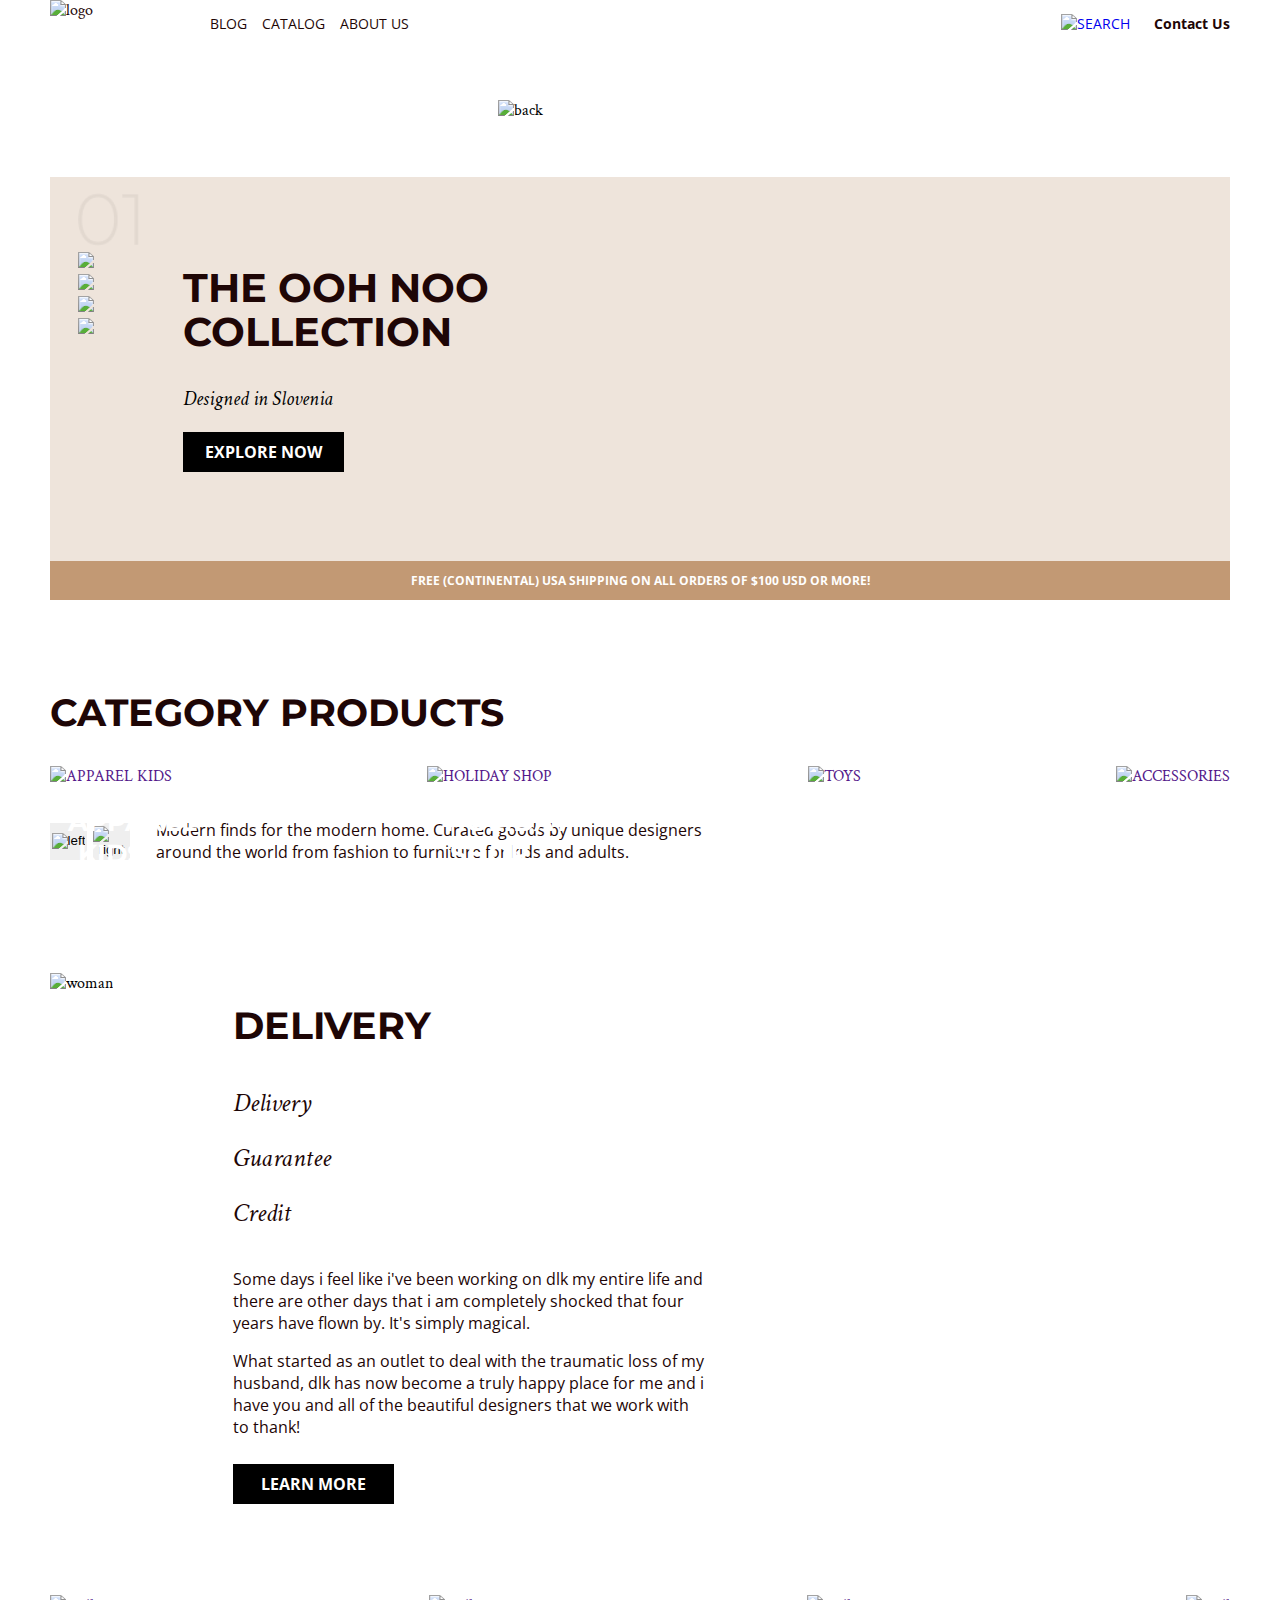
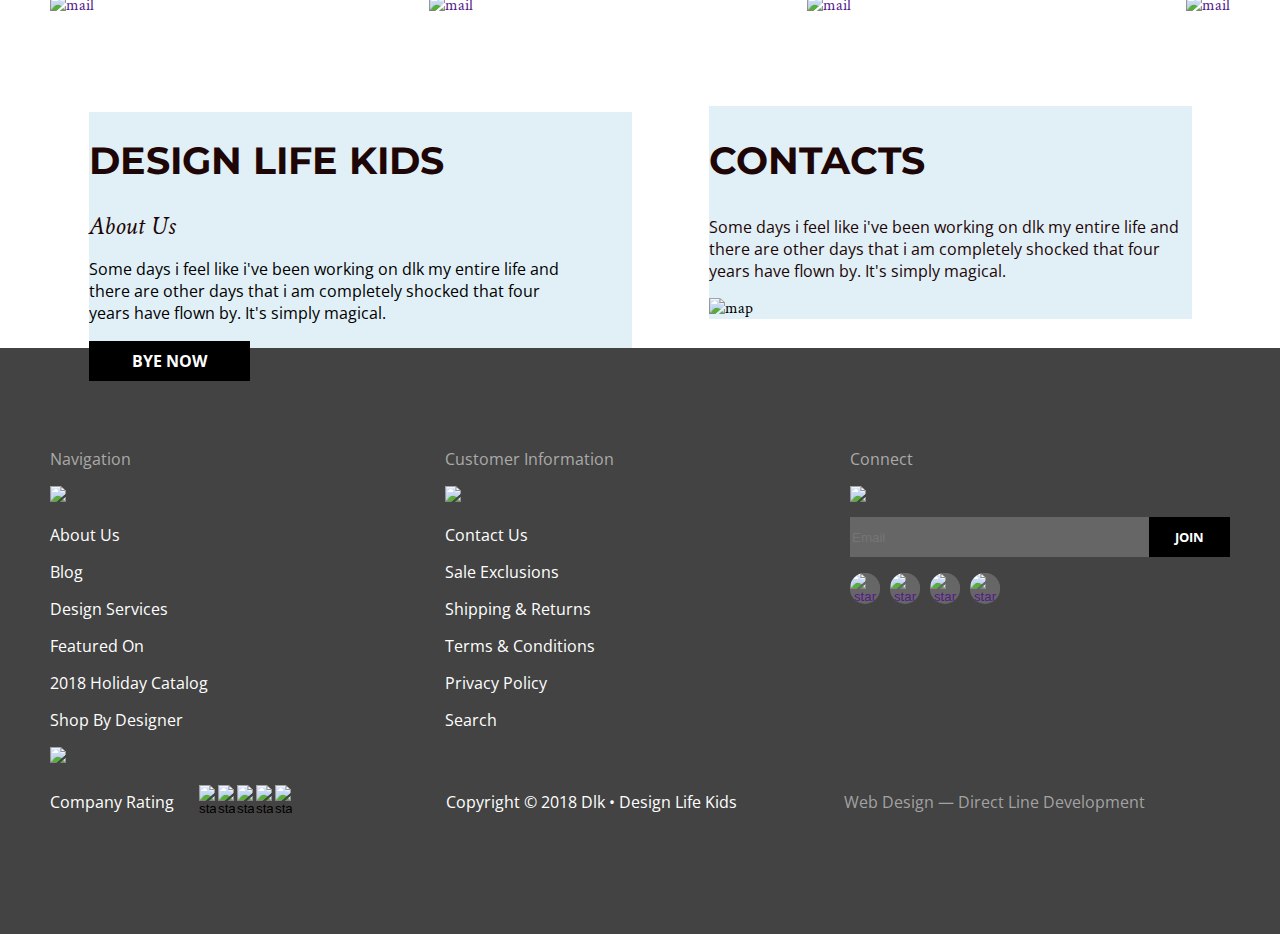
==== index.html @ b19efc41 "Пракстически все, только эти радио-кнопки не могу стилизовать" ====
<!DOCTYPE html>
<html lang="en"> 
<head>
  <meta charset="UTF-8"> 
  <link href="https://fonts.googleapis.com/css?family=Open+Sans:300,300i,400,400i,600,600i,700,700i,800,800i&display=swap" rel="stylesheet">
  <link rel="stylesheet" href="https://cdnjs.cloudflare.com/ajax/libs/normalize/8.0.1/normalize.min.css">
  <link href="https://fonts.googleapis.com/css?family=Montserrat:400,700,800,900&display=swap" rel="stylesheet">
  <link href="https://fonts.googleapis.com/css?family=Crimson+Text:400i,600i,700i&display=swap" rel="stylesheet">
  <link rel="stylesheet" href="common.css">
  <link rel="stylesheet" href="style.css">
  <title>DLK</title>
</head>
  <body>
    <header class="main-header header container">
      <a href="#">
        <img class="header-logo" src="pictures/DLK.png" alt="logo">
       </a>
      <nav class="header-nav">
        <ul class="header-list-link"> 
         <li><a class="nav-item" href="index4.html">Blog</a></li>
         <li><a class="nav-item" href="index2.html">Catalog</a></li>
         <li><a class="nav-item" href="index5.html">About Us</a></li>
        </ul>
       <div class ="search-contact"> 
        <a href="#" class="header-list-link">
          <img class="header-list-link-conact" src="pictures/XMLID 1397.png" alt="search">
        </a>
        <a class="nav-item-contact" href="index5.html">Contact Us</a> 
       </div>       
        
      </nav>
    </header>
    <main>
    <section class="poster container">
      
      <ul class="palochki">
        <li>
          <img class="cifra" src="pictures/01.png" > 
        </li>
      
        <li><img  src="pictures/Rectangle (active).png"></li> 
      
        <li>  <img class="" src="pictures/Rectangle(non active).png"> </li> 
      
        <li> <img class="" src="pictures/Rectangle(non active).png"> </li> 
      
        <li> <img class="" src="pictures/Rectangle(non active).png"> </li> 
         
      </ul>
    
        
      



      <div class="first-conteiner">
        
        <h2 class="poster-title">THE OOH NOO <br> COLLECTION</h2> 
        <img class="poster-picture" src="pictures/poster picture.png" alt="back">
          <div class="Designed-in-Slovenia">  
            <p>
            Designed in Slovenia 
            </p> 
          </div>  
        <a class=" pourple-link pourple-link_js" href="#"> EXPLORE NOW </a>
        </div>
     
      <h3 class="poster-down poster-mini"> Free (continental) USA shipping on all orders of $100 USD or more! </h3>
    </section>
    <section class="categore-products container">
      <h3 class="category-title container"> Category Products </h3>
      <ul class="category-pictyre">
        <li> 
          <a href="">
          <div class="lattery">
          <img class="category"  src="pictures/APPAREL KIDS 2.png" alt="APPAREL KIDS">
          <h4 class="lattery-a">  apparel <br> kids  </h4>
          </div></a>
        </li>
        <li>
          <a href="">
          <div class="lattery">
            <img class="category" src="pictures/HOLIDAY SHOP2.jpg" alt="HOLIDAY SHOP">
            <h4 class="lattery-zz"> holiday <br> shop </h4>
          </div></a>
        </li>
        <li>
          <a href="">
          <div class="lattery">
            <img class="category" src="pictures/TOYS 2.png" alt="TOYS">
            <h4 class="lattery-zz"> TOYS </h4>
          </div></a>
        </li>
        <li>
          <a href="">
          <div class="lattery">
          <img class="category" src="pictures/ACCESSORIES2.jpg" alt="ACCESSORIES">
          <h4 class="lattery-zz">  ACCESSORIES </h4>
          </div></a>
        </li>
      </ul>
      <div class="arrows">
       
        <button class="arrow">
         
          <img src="pictures/button left.jpg" alt="left">
          
       </button>
       <button class="arrow">
         <img src="pictures/button right.png" alt="right">
       </button>
      <div class="HZ">
        <p>
          Modern finds for the modern home. Curated goods by unique designers <br> around the world from fashion to furniture for kids and adults.
        </p>
      </div>  
      </div>
    </section>
    <section class="about-purchase container">
      <img src="pictures/woman.png" alt="woman">
      <div class="woman">
        <h3 class="delivery-title"> Delivery</h3>
        <div class="button-delivery">
          <a class="button-delivery-first" href="" > Delivery </a>
          <a class="button-delivery-first" href=""> Guarantee </a>
          <a class="button-delivery-first" href=""> Credit  </a>
        </div>
          <p class="woman-text">
          Some days i feel like i've been working on dlk my entire life and there are other days that i am completely shocked that four years have flown by. It's simply magical.
          </p>
          <p class="woman-text">
          What started as an outlet to deal  with the traumatic loss of my husband, dlk has now become a truly happy place for me and i have you and all of the beautiful designers that we work with to thank!
          </p>
         <a class="poster-link pourple-link woman-button" href="#"> LEARN MORE </a>
      </div>
    </section>
      <section class="partners container">
        <h3 class="hidden">Partners</h3>
        <ul class="partners-list">
          <li><a href=""> <img src="pictures/part mail.png" alt="mail"></a></li>          
          <li><a href=""><img src="pictures/part apple.png" alt="mail"></a></li>
          <li><a href=""><img src="pictures/part eltex.png" alt="mail"></a></li>
          <li><a href=""><img src="pictures/part owox.png" alt="mail"></a></li>
        
      </section>
      <section class="d-l-k container">
        <div class="design-Life-kids-back">
          
          <h1 class="design-Life-kids"> Design Life Kids </h1>
          <a class="about-Us" href="#">About Us</a>
          <p class="design-Life-kids-small">
          Some days i feel like i've been working on dlk my entire life and there are other days that i am completely shocked that four years have flown by. It's simply magical.
          </p>
          <a class="pourple-link" href="#"> BYE NOW </a>
          
        </div> 
    
        <div class="contactss">
        <h2 class="design-Life-kids">Contacts</h2>
        <p class="design-Life-kids-smalll">Some days i feel like i've been working on dlk my entire life and there are other days that i am completely
          shocked that four years have flown by. It's simply magical.</p>
        <img class="map-image" src="pictures/map.png" alt="map">
        </div>
      </section>
     </main> 

    <footer class="footer">
      <div class="container">
       <div class="footer-gray container">
        <section>
         <h3 class="footer-nav">Navigation</h3>
          <img class="line" src="pictures/Line.png">
          <nav>
           <ul class="footer-spisok">
            <li class="margin"><a class="about-us footer-spisok" href="#"> About Us </a></li>
            <li class="margin"><a class="blog footer-spisok" href="#"> Blog </a></li>
            <li class="margin"><a class="design-services footer-spisok" href="#">Design Services </a></li>
            <li class="margin"><a class="featured-on footer-spisok" href="#"> Featured On </a></li>
            <li class="margin"> <a class="holiday-catalog footer-spisok" href="#"> 2018 Holiday Catalog </a></li>
            <li class="margin"><a class="shop-by-designer footer-spisok" href="#"> Shop By Designer </a></li>
          
           </ul>
           
           
          </nav>
          
        </section>
        
       <section>
        <h3 class="footer-nav">Customer Information</h3>
        <img class="line" src="pictures/Line.png">
         <ul class="footer-spisok">        
          <li class="margin"><a class="about-us footer-spisok" href="#">Contact Us </a></li>
          <li class="margin"><a class="blog footer-spisok" href="#"> Sale Exclusions </a></li>
          <li class="margin"><a class="design-services footer-spisok" href="#">Shipping & Returns </a></li>
          <li class="margin"><a class="featured-on footer-spisok" href="#"> Terms & Conditions </a></li>
          <li class="margin"><a class="holiday-catalog footer-spisok" href="#"> Privacy Policy</a></li>
          <li class="margin"> <a class="shop-by-designer footer-spisok" href="#"> Search </a></li>
         </ul> 
          
       </section>    
       <section> 
        <h3 class="footer-nav">Connect</h3>       
        <img class="line" src="pictures/Line.png">
         <form class="email-submit" action="email">
          <input class="email" type="email" name="email" id="#" placeholder="Email">
          <button class="submit" type="submit"> join </button>  
         </form>
         <ul class="footer-spisok socail-li">
          <li>
            
            <button class="link-button">
            <a href="">
              <img class="pertner-item" src="pictures/Facebook.png" alt="star"></a>
            </button>
            
          </li>
          <li>
                     
            <button class="link-button" >
              <a href="">
            <img class="pertner-item" src="pictures/Twitter.png" alt="star"></a>
            </button> 
          </li>
          <li>
            <button class="link-button">
            <a href="">
            <img class="pertner-item" src="pictures/Pinterest.png" alt="star"></a>
            </button>
          </li>
          <li>
            <button class="link-button">
            <a href="">  
            <img class="pertner-item" src="pictures/Instagram.png" alt="star"></a>
            </button>
          </li>
          
         </ul>       
           
       </section> 
       
      </div>

      <img class="line" src="pictures/Line big.png">


      <div class="footer-gray second-footer">
        
        <div class="rating">
          <a class="rating-title footer-spisok" href="#">Company Rating</a>
          <ul class="rating-buttons footer-spisok">
            <li>
              <button class="rating-button ">
              <img class="image-star " src="pictures/Star.png" alt="star">
              </button>
            </li>
            <li>
              <button class="rating-button">
              <img class="image-star" src="pictures/Star.png" alt="star">
              </button>
            </li>
            <li>
              <button class="rating-button">
              <img class="image-star" src="pictures/Star.png" alt="star">
              </button>
            </li>
            <li>
              <button class="rating-button">
              <img class="image-star" src="pictures/Star.png" alt="star">
              </button>
            </li>
            <li>
              <button class="rating-button">
              <img class="image-star" src="pictures/Star.png" alt="star">
              </button>
            </li>
          </ul>
         </div>
        
      <a class="footer-spisok footer-center" href="#">Copyright © 2018 Dlk • Design Life Kids  </a>  
    
      <a class="web-design footer-right" href="#"> Web Design — Direct Line Development </a>   
          
      </div>  
    </div>
    </footer>
    
    <div class="modal-bg-1 modal-bg_close modal-bg_js ">
      <form class="modal-window-1 " action="https://form-data-dl.herokuapp.com/api/messages" method="post">
       
        <div class="form-row-end">
          <label class="form-label-end" for="form-name">Name</label>
          <input class="form-input-end" id="form-name" tupe="text" name="name" placeholder="Ivan Ivanov">
        </div>
        <div class="form-row-end">
          <div class="form-row-end-290">
            <label class="form-label-end" for="form-name">Phone</label>
            <input class="form-input-end" id="form-name" tupe="text" name="phone">
          </div> 
          <div class="form-row-end-290"> 
            <label class="form-label-end" for="form-name">Email</label>
            <input class="form-input-end" id="form-name" tupe="email" name="email">
          </div>
        </div>
        
        <div class="form-row-end">
          <label class="form-label-end" for="form-name">Message</label>
          <textarea class="form-input-end" name="message"  id="form-message" tupe="text" ></textarea>
        </div>
        <div class="by-click-on">
          <input type="checkbox" name="accept" id="">
          <p class="click-true">By clicking on the button, you consent to the processing of your personal data</p>
        </div>
        

        <button class="pourple-link" type="submit">SUBMIT</button>
        <button  class="modal-close modal-close_js" type="button">X</button>
        
      </form>
     </div>
     <script src="script.js"></script>

  </body>
</html>
---- common.css ----
body { 
    
    font-family: 'Open Sans', 'sans-serif';
    font-family: 'Montserrat', 'sans-serif';
    font-family: 'Crimson Text', 'serif';
 margin: 0; 
}

a {
     text-decoration: none; 
    }
html { 
    box-sizing: border-box; 
}
*, *::before, *::after { 
    box-sizing: inherit; 
}

img {
     max-width: 100%;

     }

.header-list-link {
    list-style-type: none;
    padding-left: 0;
    margin-left: 60px;

    font-family: 'Open Sans';
font-style: normal;
font-weight: normal;
font-size: 14px;
line-height: 19px;
display: flex;
align-items: center;
text-transform: uppercase;

}




     /* haeder */



.container {
    margin: 0 auto;
    width: 100%;
    max-width: 1180px;
   

}
.header {
    display: flex;



}

.header-nav {
    display: flex;
    width: 100%;
    justify-content: space-between;
}


.header-list-link-conact {
    display: flex;
    align-items: center;

}
.header-list-link-conact:hover{
    opacity: 0.5;
}
.header-list-link-conact:active{
    opacity: 0.2;
}


.nav-item-contact{
    display: flex;
    align-items: center;
    margin-left: 24px;
}
.nav-item-contact:hover {
    opacity: 0.5;
}

.nav-item-contact:active {
    opacity: 0.2;
}

.search-contact {
    display: flex;



}


.header-logo {
    color: #1E0606;
    width: 100px;
    min-width: 100px;
    height: 52px;

}
.header-logo:hover {
    opacity: 0.5 ;
}
.header-logo:active {
    opacity: 0.2;
}



.nav-item {
    font-style: normal;
    font-weight: normal;
    font-size: 14px;
    line-height: 19px;
    color: #1E0606;
    margin-right: 15px;
}    
.nav-item:hover {
    opacity: 0.5 ;
}
.nav-item:active {
    opacity: 0.2;
}

.nav-item-contact {
    font-family: 'Open Sans';
    font-style: normal;
    font-weight: bold;
    font-size: 14px;
    line-height: 19px;
    color: #1E0606;
}

.pourple-link {
    font-family: 'Open Sans';
    font-style: normal;
    font-weight: bold;
    font-size: 16px;
    line-height: 22px;
    color: #FFFFFF;
    background-color: #000000;
    
    display: flex;
    justify-content: center;
    align-items: center;
    width: 161px;
    min-height: 40px;
    padding: 9px;
  
   
}
.pourple-link:hover {
    background-color: #C29974;
}
.pourple-link:active {

    background-color: #CFAF91
}



.first-conteiner {
    padding-left: 133px;
    padding-bottom: 89px;
    padding-top: 89px;
    margin-top: 130px;
    position: relative;
}



.poster-title {
    font-family: "Montserrat";
    font-style: normal;
    font-weight: bold;
    font-size: 40px;
    line-height: 110%;
    color: #1E0606;  
    margin-top: 0;
    
}
.poster-down {
    
width: 1180px;
height: 39px;
margin: 0;
background: #C29974;


}
.poster-mini {
    font-family: "Open Sans";
font-style: normal;
font-weight: bold;
font-size: 12px;
line-height: 16px;
color: #FFFFFF;
display: flex;
justify-content: center;
align-items: center;
text-align: center;
text-transform: uppercase;
}

.poster {
    
    
   position: relative;
    
    background: #EEE4DB;

   
   


}

.poster-picture {
    display: flex;
    
    position: absolute;
width: 635.49px;
height: 461px;
left: 448px;
bottom: 0%;
    
}

.partners {
    margin-top: 91px;
    margin-bottom: 90px;
}

.partners-list {
    list-style-type: none;
    display:flex;
    justify-content: space-between;
    padding: 0;
}

.d-l-k {
 display: flex;
 justify-content: space-around;
 position: relative;
 align-items: baseline;
}

.design-Life-kids {
    
    
    width: 357px;
height: 47px;
left: 140px;
top: 2043px;

/* Title two */

font-family: 'Montserrat';
font-style: normal;
font-weight: bold;
font-size: 38px;
line-height: 46px;
/* identical to box height */

text-transform: uppercase;

/* Black */

color: #1E0606;
}

.design-Life-kids-smalll {
    width: 483px;
height: 66px;
left: 740px;
top: 2110px;

font-family: 'Open Sans';
font-style: normal;
font-weight: normal;
font-size: 16px;
line-height: 22px;

/* Black */

color: #1E0606;
}

.about-Us {
    width: 85px;
height: 33px;
left: 140px;
top: 2100px;

font-family: 'Crimson Text';
font-style: italic;
font-weight: normal;
font-size: 26px;
line-height: 32px;
/* identical to box height */


color: #1E0606;
}
.about-us:hover {
    opacity: 0.5;
}
.about-us:active {
    opacity: 0.2;
}

.design-Life-kids-small {
    width: 483px;
height: 67px;
left: 140px;
top: 2143px;

    font-family: 'Open Sans';
font-style: normal;
font-weight: normal;
font-size: 16px;
line-height: 22px;
}

.design-Life-kids-back {
    width: 543px;
height: 236px;
background: #E1F0F7;


    
}

.contactss {
    background: #E1F0F7;
    

}


.map-image {
width: 483px;
height: 196px;

}

.Designed-in-Slovenia {
    font-family: 'Crimson Text';
font-style: italic;
font-weight: normal;
font-size: 20px;
line-height: 25px;
margin-top: 0;

}
.category-title {
    font-family: 'Montserrat';
font-style: normal;
font-weight: bold;
font-size: 38px;
line-height: 46px;
text-transform: uppercase;
color: #1E0606;
margin-top: 90px;


}

.category-pictyre {
    list-style-type: none;
   padding: 0;
   display: flex;
   justify-content: space-between;
   margin-top: 30px;
   

}


.hidden {
    display: none
}
.arrows {
    display: flex;
    align-items: center;
    
}

.arrow {
    width: 37px;
height: 37px;
padding: 0;
border: 0;
margin-right: 6px;

}

.HZ {
    margin-left: 20px;
    font-family: 'Open Sans';
font-style: normal;
font-weight: normal;
font-size: 16px;
line-height: 22px;
color: #1E0606;
    
}

.later {
    position: relative;
}

.lattery {
    position: relative;
    

}

.lattery-a {
    position: absolute;
    left:  8.14%;
    right: 22.5%;
    top: 24.15%;
    transform: translate(10%);
    font-family: 'Montserrat';
    font-style: normal;
    font-weight: bold;
    font-size: 26px;
    line-height: 32px;
    text-align: center;
    
    text-transform: uppercase;
    color: #FFFFFF;
}
.lattery-a:hover {
    text-decoration-line: underline;
}

.lattery-zz{
   
    position: absolute;
left: 7.14%;
right: 22.5%;
top: 27.15%;
/* bottom: 38.15%; */
transform: translate(10%);
font-family: 'Montserrat';
font-style: normal;
font-weight: bold;
font-size: 26px;
line-height: 32px;
text-align: center;
text-transform: uppercase;
color: #FFFFFF;
}
.lattery-zz:hover {
    text-decoration-line: underline;
}


.about-purchase {
  display: flex;
  margin-top: 94px;

}

.woman {
    
    margin-left: 120px;
    
   
}

.button-delivery {
    
    display: flex;
    flex-direction: column;
    border: 0;
}
  


.delivery-title {
    font-family: 'Montserrat';
font-style: normal;
font-weight: bold;
font-size: 38px;
line-height: 46px;
text-transform: uppercase;
color: #1E0606;
margin-top: 30px;
}


.button-delivery-first {
    font-family:'Crimson Text';
font-style: italic;
font-weight: normal;
font-size: 26px;
line-height: 32px;

height: 33px;
left: 710px;
top: 1392px;
color: #1E0606;
margin-bottom: 22px;

}

.button-delivery-first:hover {
    font-weight: bold;
    width: 326px;
    background-color:rgba(112, 187, 220, 0.2);

}

.woman-text {
    width: 480px;

left: 710px;
top: 1510px;

font-family: 'Open Sans';
font-style: normal;
font-weight: normal;
font-size: 16px;
line-height: 22px;



color: #1E0606;
}

.woman-button {
margin-top: 26px;
}

.footer-nav {
    font-family: 'Open Sans';
font-style: normal;
font-weight: normal;
font-size: 16px;
line-height: 22px;
color: #AAAAAA; 
margin-top: 100px;
}
.footer {
    display: flex;
    background: #434343;
    
}

.footer-gray {
    display: flex;
    justify-content: space-between;
    align-items: baseline;

}

.footer-spisok {
    list-style-type: none;
    font-family: 'Open Sans';
font-style: normal;
font-weight: normal;
font-size: 16px;
line-height: 22px;
padding-left: 0;



color: #FFFFFF;
}

.pertner-item {
    border-radius: 15px;
    background: #666666;
}

.socail-li {
    display: flex;
}

.margin {
    margin-bottom: 15px;
}
.web-design {
    font-family: 'Open Sans';
font-style: normal;
font-weight: normal;
font-size: 16px;
line-height: 22px;

display: flex;
align-items: center;

color: #A2A2A2;

}

.rating-button {
    padding: 0;
    border: 0;
    
    border-radius: 15px;
    width: 17px;
    height: 17px;
    margin-right: 2px;
    background: #434343;

}
.link-button {
    padding: 0;
    border: 0;
    background: #666666;
    border-radius: 15px;
    width: 30px;
    height: 30px;
    margin-right: 10px;    
}
.link-button:hover {
    opacity: 0.5;
}
.link-button:active {
    opacity: 0.2;
}

.rating {
    display: flex;
    align-items: center;
    
}

.rating-buttons {
    display: flex;
    margin-left: 25px;
}
.second-footer {
    margin-bottom: 100px;
}

.footer-center {
    margin-left: 45px;
}

.footer-right {
    margin-right: 85px
}

.email-submit {
    display: flex;
    margin-top: 9px;
    
    color: #EBEBEB;
}

.email {
    width: 299px;
    height: 40px;
    
    border: none;
    
    background-color: #666666;
    
}

.submit {
    width: 81px;
    height: 40px;
    font-family: 'Open Sans';
font-style: normal;
font-weight: bold;

text-transform: uppercase;
    color: #FFFFFF;
background: #000000;
border: 0;
}

.modal-bg {
    position: fixed;
    background-color: rgba(125, 151, 218, 0.8);
    top: 0;
    height: 100vh;
    width: 100vw;
    display: flex;
    justify-content: center;
    align-items: center;
}



.modal-window {
    
    background-color: #E5EAF8;
    padding: 50px;
    position: relative;
    padding-top: 23px;
    
    
}




/* forms */

.form-row-290 {
    position: relative;
    padding-top: 23px;
    width: 290px;
}

.form-row {
    position: relative;
    display: flex;
    justify-content: space-between;
    padding-top: 23px;
    width: 600px;

}

.form-label {
    top: 6px;
    position: absolute;
}

.form-input {
    width: 100%;
    border: 1px solid rgba(0, 0, 0, 0.2);
    box-sizing: border-box;
} 

.modal-close {
    border: none;
    background-color: transparent;
    position: absolute;
    top: 0;
    right: -10px;
    padding: 0px;

}
/* modalll */



.form-row-end-290 {
    
    width: 290px;
}

.form-row-end {
    
    position: relative;
    display: flex;
    justify-content: space-between;
    padding-top: 23px;
    width: 600px;
    margin-top: 20px;
}

.form-label-end {
    font-family: 'Roboto';
    font-style: normal;
    font-weight: normal;
    font-size: 14px;
    line-height: 16px;


    color: #1E0606;
    top: 0;
    position: absolute;
}

.form-input-end {
    font-family: 'Roboto' ;
    font-style: normal;
    font-weight: normal;
    font-size: 18px;
    line-height: 21px;

    color: #1E0606;
    padding: 12px 18px;
    width: 100%;
    border: 1px solid rgba(0, 0, 0, 0.2);
    
    box-sizing: border-box;
}

.by-click-on {
    display: flex;
    justify-content: start;
    align-items: center;
}

.click-true {
    margin-left: 15px;
    font-family: 'Roboto';
    font-style: normal;
    font-weight: normal;
    font-size: 14px;
    line-height: 16px;
    margin-top: 20px;    
    color: #1E0606;
}

.modal-bg-1 {
    position: fixed;
    background: rgba(125, 151, 218, 0.8);
    top: 0;
    height: 100vh;
    width: 100vw;
    display: flex;
}
.modal-bg_close {
    display: none;
}

.modal-window-1 {
    position: relative;
    padding: 50px;
    background-color: #EEEEEE;
    margin: auto;
}

.rectangle {
    width: 31px;
    margin-bottom: 11px;
}

.rectangle-1 {
    display: flex;
    flex-direction: column;
        align-items: flex-start;
        
}

.palochki {
    list-style-type: none; 
    position: absolute;
    padding: 0;
    left: 28px;
    
    
}
.cifra {
    width: 61px;
}
.blog:hover {
    opacity: 0.5;
}
.blog:active {
    opacity: 0.2;
} 
.design-services:hover {
    opacity: 0.5;
}
.design-services:active {
    opacity: 0.2;
}
.featured-on:hover {
    opacity: 0.5;
}
.featured-on:active {
    opacity: 0.2;
}
.holiday-catalog:hover {
    opacity: 0.5;
}
.holiday-catalog:active {
    opacity: 0.2;
}

.shop-by-designer:hover {
    opacity: 0.5;

}
.shop-by-designer:active {
    opacity: 0.2;
}
.footer-right:hover {
    text-decoration-line: underline;

}
.footer-right:active {
    text-decoration-line: underline;

}
.footer-spisok:hover {
    color: #C29974;
}
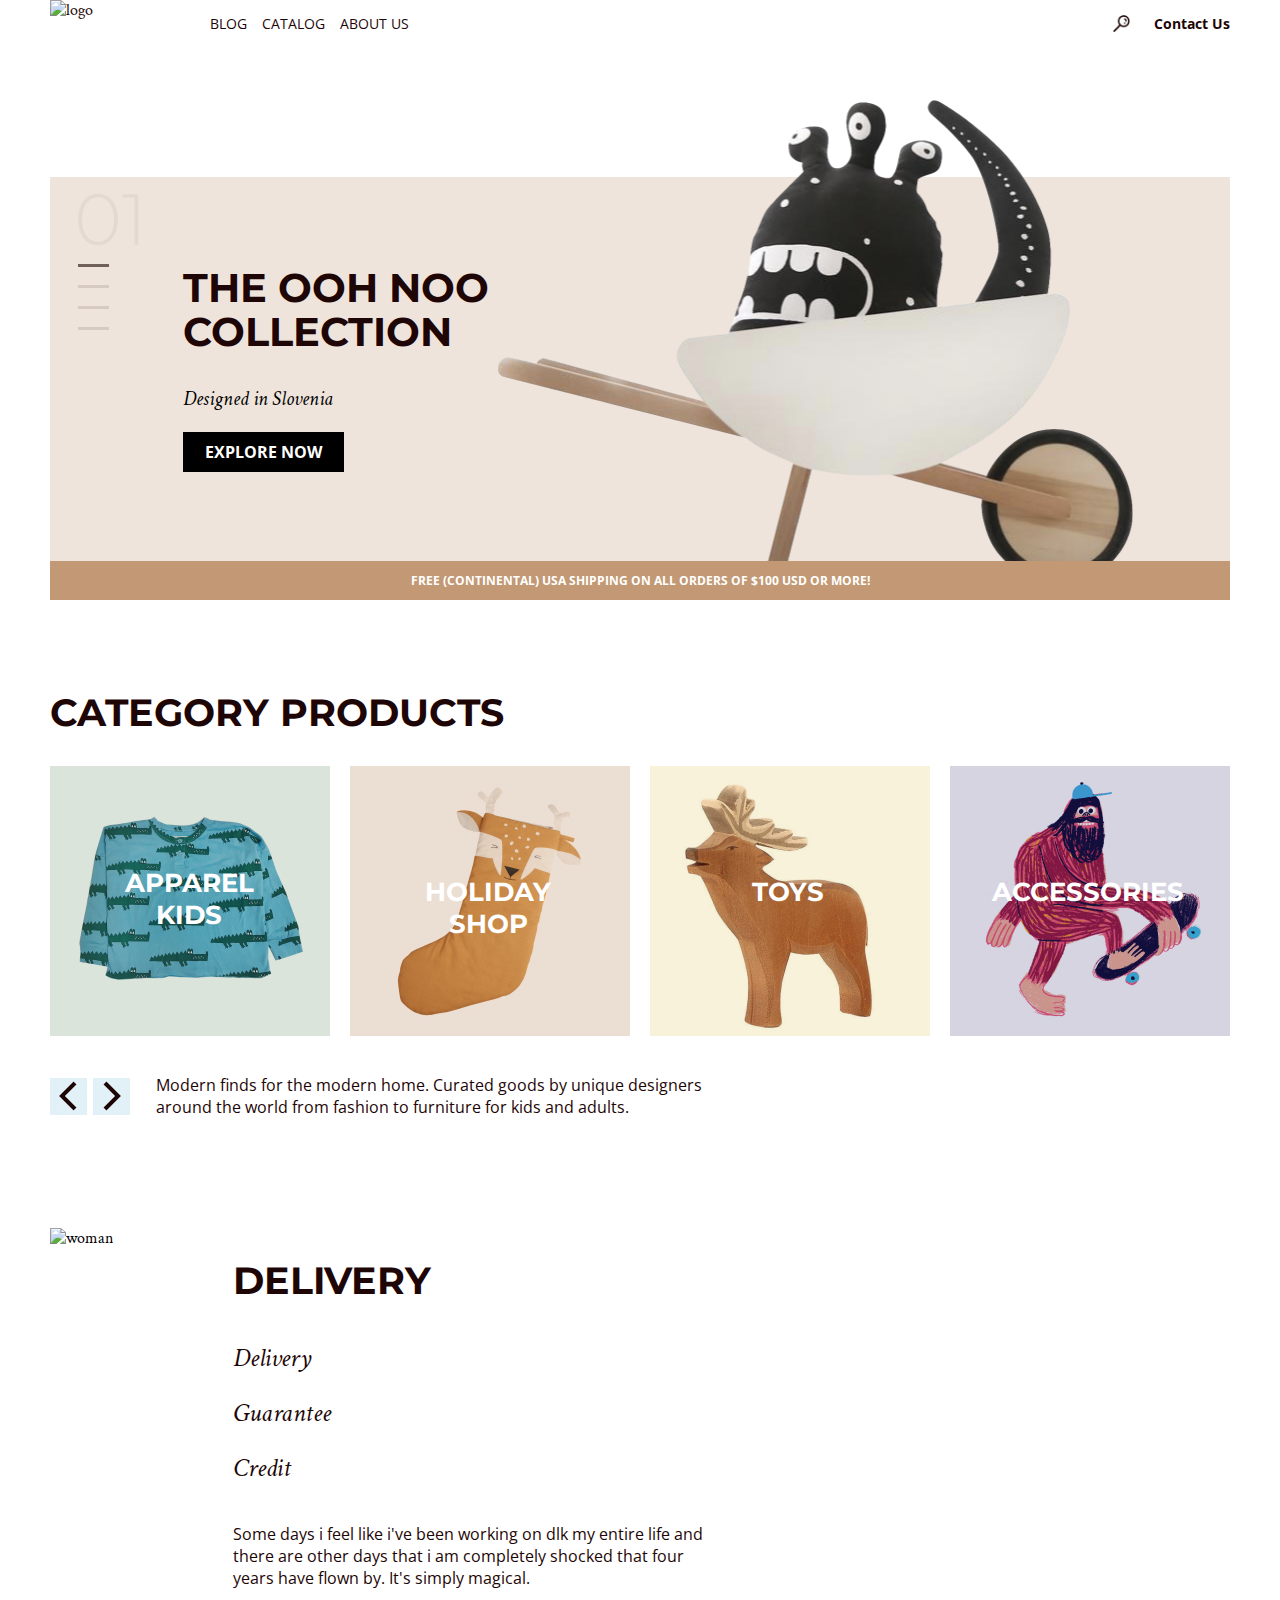
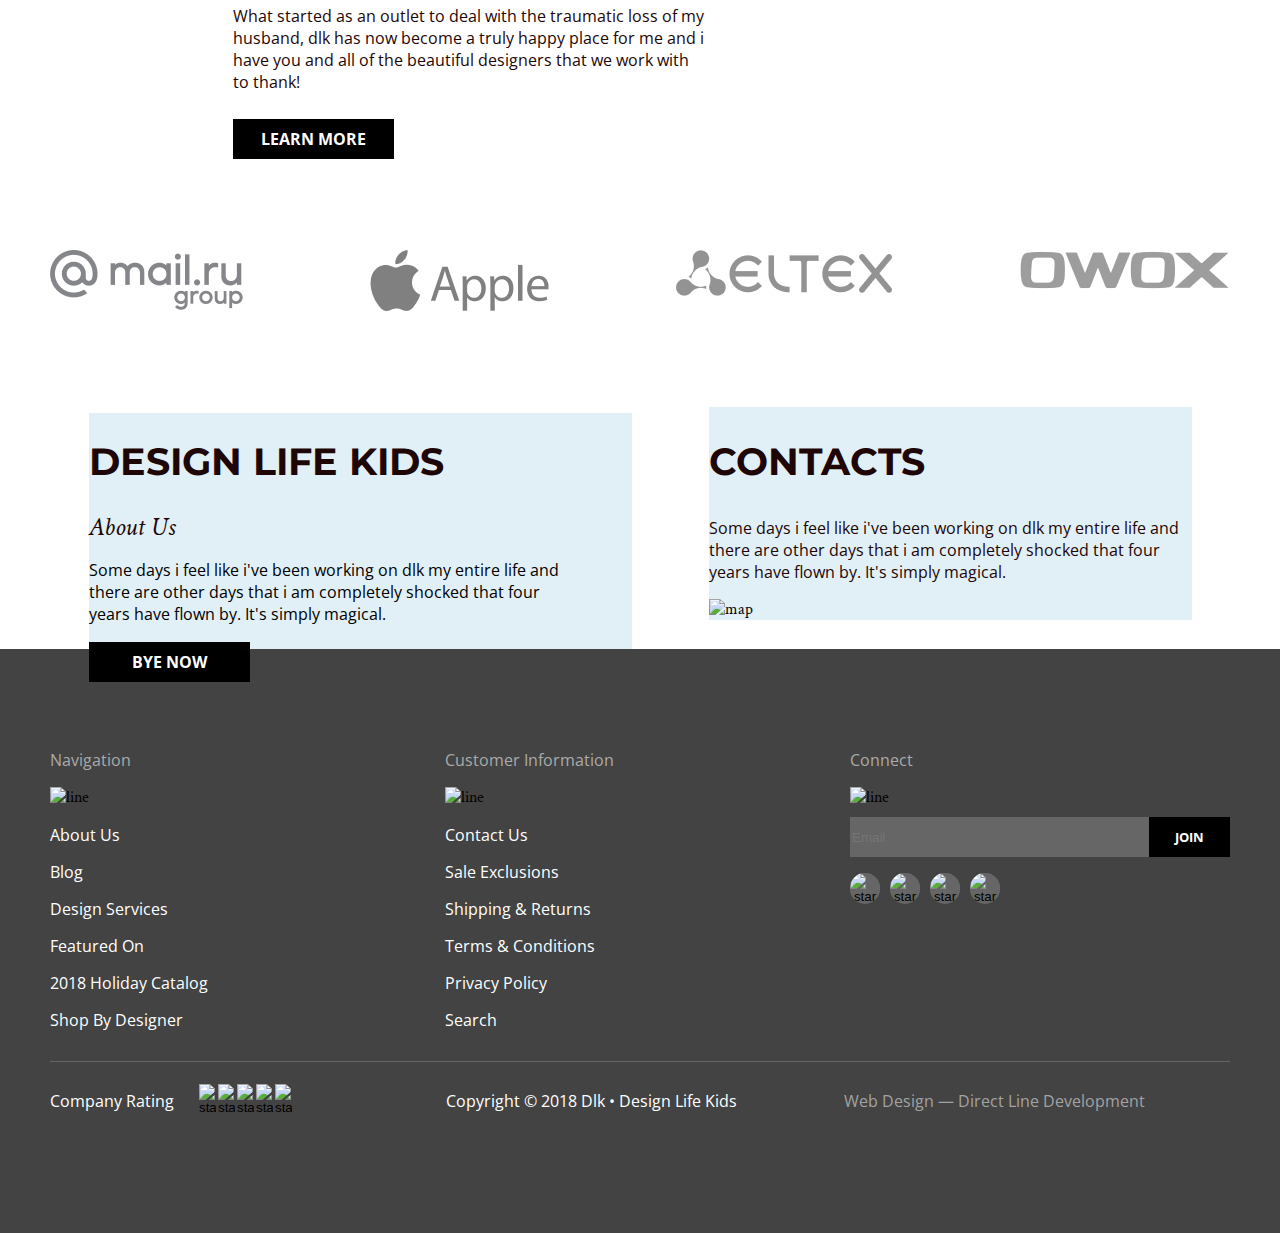
==== commit f92011bb: "я все" ====
--- a/index.html
+++ b/index.html
@@ -6,8 +6,9 @@
   <link rel="stylesheet" href="https://cdnjs.cloudflare.com/ajax/libs/normalize/8.0.1/normalize.min.css">
   <link href="https://fonts.googleapis.com/css?family=Montserrat:400,700,800,900&display=swap" rel="stylesheet">
   <link href="https://fonts.googleapis.com/css?family=Crimson+Text:400i,600i,700i&display=swap" rel="stylesheet">
+  
+  <link rel="stylesheet" href="style.css">
   <link rel="stylesheet" href="common.css">
-  <link rel="stylesheet" href="style.css">
   <title>DLK</title>
 </head>
   <body>
@@ -23,7 +24,7 @@
         </ul>
        <div class ="search-contact"> 
         <a href="#" class="header-list-link">
-          <img class="header-list-link-conact" src="pictures/XMLID 1397.png" alt="search">
+          <img class="header-list-link-conact" src="pictures/XMLID1397.png" alt="search">
         </a>
         <a class="nav-item-contact" href="index5.html">Contact Us</a> 
        </div>       
@@ -35,28 +36,24 @@
       
       <ul class="palochki">
         <li>
-          <img class="cifra" src="pictures/01.png" > 
-        </li>
+          <img class="cifra" src="pictures/01.png" alt="number" > 
+        </li>
+        <li>
+          <img  src="pictures/Rectangle(active).png" alt="rectangle">
+        </li> 
       
-        <li><img  src="pictures/Rectangle (active).png"></li> 
+        <li>  <img class="" src="pictures/Rectangle(non-active).png" alt="rectangle(non-active)"> </li> 
       
-        <li>  <img class="" src="pictures/Rectangle(non active).png"> </li> 
+        <li> <img class="" src="pictures/Rectangle(non-active).png" alt="rectangle(non-active)"> </li> 
       
-        <li> <img class="" src="pictures/Rectangle(non active).png"> </li> 
-      
-        <li> <img class="" src="pictures/Rectangle(non active).png"> </li> 
+        <li> <img class="" src="pictures/Rectangle(non-active).png" alt="rectangle(non-active)"> </li> 
          
       </ul>
-    
-        
-      
-
-
-
+             
       <div class="first-conteiner">
         
         <h2 class="poster-title">THE OOH NOO <br> COLLECTION</h2> 
-        <img class="poster-picture" src="pictures/poster picture.png" alt="back">
+        <img class="poster-picture" src="pictures/poster-picture.png" alt="back">
           <div class="Designed-in-Slovenia">  
             <p>
             Designed in Slovenia 
@@ -73,28 +70,28 @@
         <li> 
           <a href="">
           <div class="lattery">
-          <img class="category"  src="pictures/APPAREL KIDS 2.png" alt="APPAREL KIDS">
+          <img class="category"  src="pictures/APPAREL-KIDS-2.png" alt="APPAREL-KIDS">
           <h4 class="lattery-a">  apparel <br> kids  </h4>
           </div></a>
         </li>
         <li>
           <a href="">
           <div class="lattery">
-            <img class="category" src="pictures/HOLIDAY SHOP2.jpg" alt="HOLIDAY SHOP">
+            <img class="category" src="pictures/HOLIDAY-SHOP-2.jpg" alt="HOLIDAY-SHOP">
             <h4 class="lattery-zz"> holiday <br> shop </h4>
           </div></a>
         </li>
         <li>
           <a href="">
           <div class="lattery">
-            <img class="category" src="pictures/TOYS 2.png" alt="TOYS">
+            <img class="category" src="pictures/TOYS-2.png" alt="TOYS">
             <h4 class="lattery-zz"> TOYS </h4>
           </div></a>
         </li>
         <li>
           <a href="">
           <div class="lattery">
-          <img class="category" src="pictures/ACCESSORIES2.jpg" alt="ACCESSORIES">
+          <img class="category" src="pictures/ACCESSORIES-2.jpg" alt="ACCESSORIES">
           <h4 class="lattery-zz">  ACCESSORIES </h4>
           </div></a>
         </li>
@@ -103,11 +100,11 @@
        
         <button class="arrow">
          
-          <img src="pictures/button left.jpg" alt="left">
+          <img src="pictures/button-left.jpg" alt="left">
           
        </button>
        <button class="arrow">
-         <img src="pictures/button right.png" alt="right">
+         <img src="pictures/button-right.png" alt="right">
        </button>
       <div class="HZ">
         <p>
@@ -137,11 +134,11 @@
       <section class="partners container">
         <h3 class="hidden">Partners</h3>
         <ul class="partners-list">
-          <li><a href=""> <img src="pictures/part mail.png" alt="mail"></a></li>          
-          <li><a href=""><img src="pictures/part apple.png" alt="mail"></a></li>
-          <li><a href=""><img src="pictures/part eltex.png" alt="mail"></a></li>
-          <li><a href=""><img src="pictures/part owox.png" alt="mail"></a></li>
-        
+          <li><a href=""> <img src="pictures/part-mail.png" alt="mail"></a></li>          
+          <li><a href=""><img src="pictures/part-apple.png" alt="mail"></a></li>
+          <li><a href=""><img src="pictures/part-eltex.png" alt="mail"></a></li>
+          <li><a href=""><img src="pictures/part-owox.png" alt="mail"></a></li>
+        </ul>
       </section>
       <section class="d-l-k container">
         <div class="design-Life-kids-back">
@@ -169,14 +166,14 @@
        <div class="footer-gray container">
         <section>
          <h3 class="footer-nav">Navigation</h3>
-          <img class="line" src="pictures/Line.png">
+          <img class="line" src="pictures/Line.png" alt="line">
           <nav>
            <ul class="footer-spisok">
             <li class="margin"><a class="about-us footer-spisok" href="#"> About Us </a></li>
             <li class="margin"><a class="blog footer-spisok" href="#"> Blog </a></li>
             <li class="margin"><a class="design-services footer-spisok" href="#">Design Services </a></li>
             <li class="margin"><a class="featured-on footer-spisok" href="#"> Featured On </a></li>
-            <li class="margin"> <a class="holiday-catalog footer-spisok" href="#"> 2018 Holiday Catalog </a></li>
+            <li class="margin"><a class="holiday-catalog footer-spisok" href="#"> 2018 Holiday Catalog </a></li>
             <li class="margin"><a class="shop-by-designer footer-spisok" href="#"> Shop By Designer </a></li>
           
            </ul>
@@ -188,7 +185,7 @@
         
        <section>
         <h3 class="footer-nav">Customer Information</h3>
-        <img class="line" src="pictures/Line.png">
+        <img class="line" src="pictures/Line.png" alt="line">
          <ul class="footer-spisok">        
           <li class="margin"><a class="about-us footer-spisok" href="#">Contact Us </a></li>
           <li class="margin"><a class="blog footer-spisok" href="#"> Sale Exclusions </a></li>
@@ -201,7 +198,7 @@
        </section>    
        <section> 
         <h3 class="footer-nav">Connect</h3>       
-        <img class="line" src="pictures/Line.png">
+        <img class="line" src="pictures/Line.png" alt="line">
          <form class="email-submit" action="email">
           <input class="email" type="email" name="email" id="#" placeholder="Email">
           <button class="submit" type="submit"> join </button>  
@@ -210,28 +207,27 @@
           <li>
             
             <button class="link-button">
-            <a href="">
-              <img class="pertner-item" src="pictures/Facebook.png" alt="star"></a>
+              <img class="pertner-item" src="pictures/Facebook.png" alt="star"> 
             </button>
             
           </li>
           <li>
                      
             <button class="link-button" >
-              <a href="">
-            <img class="pertner-item" src="pictures/Twitter.png" alt="star"></a>
+              
+            <img class="pertner-item" src="pictures/Twitter.png" alt="star">
             </button> 
           </li>
           <li>
             <button class="link-button">
-            <a href="">
-            <img class="pertner-item" src="pictures/Pinterest.png" alt="star"></a>
+            
+            <img class="pertner-item" src="pictures/Pinterest.png" alt="star">
             </button>
           </li>
           <li>
             <button class="link-button">
-            <a href="">  
-            <img class="pertner-item" src="pictures/Instagram.png" alt="star"></a>
+             
+            <img class="pertner-item" src="pictures/Instagram.png" alt="star">
             </button>
           </li>
           
@@ -241,7 +237,7 @@
        
       </div>
 
-      <img class="line" src="pictures/Line big.png">
+      <img class="line" src="pictures/Line-big.png" alt="line-big">
 
 
       <div class="footer-gray second-footer">
@@ -290,25 +286,25 @@
        
         <div class="form-row-end">
           <label class="form-label-end" for="form-name">Name</label>
-          <input class="form-input-end" id="form-name" tupe="text" name="name" placeholder="Ivan Ivanov">
+          <input class="form-input-end form-input_js" id="form-name" type="text" name="name" placeholder="Ivan Ivanov">
         </div>
         <div class="form-row-end">
           <div class="form-row-end-290">
             <label class="form-label-end" for="form-name">Phone</label>
-            <input class="form-input-end" id="form-name" tupe="text" name="phone">
+            <input class="form-input-end" id="form-phone" type="text" name="phone">
           </div> 
           <div class="form-row-end-290"> 
             <label class="form-label-end" for="form-name">Email</label>
-            <input class="form-input-end" id="form-name" tupe="email" name="email">
+            <input class="form-input-end" id="form-email" type="email" name="email">
           </div>
         </div>
         
         <div class="form-row-end">
           <label class="form-label-end" for="form-name">Message</label>
-          <textarea class="form-input-end" name="message"  id="form-message" tupe="text" ></textarea>
+          <textarea class="form-input-end" name="message"  id="form-message"  ></textarea>
         </div>
         <div class="by-click-on">
-          <input type="checkbox" name="accept" id="">
+          <input type="checkbox" name="accept" id="form-chekbox">
           <p class="click-true">By clicking on the button, you consent to the processing of your personal data</p>
         </div>
         
--- a/style.css
+++ b/style.css
@@ -0,0 +1,331 @@
+body { 
+    
+    font-family: 'Open Sans', 'sans-serif';
+    font-family: 'Montserrat', 'sans-serif';
+    font-family: 'Crimson Text', 'serif';
+ margin: 0; 
+}
+
+a {
+     text-decoration: none; 
+    }
+html { 
+    box-sizing: border-box; 
+}
+*, *::before, *::after { 
+    box-sizing: inherit; 
+}
+
+img {
+     max-width: 100%;
+
+     
+}
+.container {
+    margin: 0 auto;
+    width: 100%;
+    max-width: 1180px;
+   
+
+}
+.pourple-link {
+    font-family: 'Open Sans';
+    font-style: normal;
+    font-weight: bold;
+    font-size: 16px;
+    line-height: 22px;
+    color: #FFFFFF;
+    background-color: #000000;
+    
+    display: flex;
+    justify-content: center;
+    align-items: center;
+    width: 161px;
+    min-height: 40px;
+    padding: 9px;
+  
+   
+}
+.pourple-link:hover {
+    background-color: #C29974;
+}
+.pourple-link:active {
+
+    background-color: #CFAF91
+}
+
+.header {
+    display: flex;
+
+
+
+}
+.header-nav {
+    display: flex;
+    width: 100%;
+    justify-content: space-between;
+}
+
+
+.header-list-link-conact {
+    display: flex;
+    align-items: center;
+    width: 17px;
+
+}
+.header-list-link-conact:hover{
+    opacity: 0.5;
+}
+.header-list-link-conact:active{
+    opacity: 0.2;
+}
+.header-list-link {
+    list-style-type: none;
+    padding-left: 0;
+    margin-left: 60px;
+
+    font-family: 'Open Sans';
+font-style: normal;
+font-weight: normal;
+font-size: 14px;
+line-height: 19px;
+display: flex;
+align-items: center;
+text-transform: uppercase;
+
+}
+.nav-item-contact{
+    display: flex;
+    align-items: center;
+    margin-left: 24px;
+}
+.nav-item-contact:hover {
+    opacity: 0.5;
+}
+
+.nav-item-contact:active {
+    opacity: 0.2;
+}
+.search-contact {
+    display: flex;
+
+
+
+}
+
+
+.header-logo {
+    color: #1E0606;
+    width: 100px;
+    min-width: 100px;
+    height: 52px;
+
+}
+.header-logo:hover {
+    opacity: 0.5 ;
+}
+.header-logo:active {
+    opacity: 0.2;
+}
+.nav-item {
+    font-style: normal;
+    font-weight: normal;
+    font-size: 14px;
+    line-height: 19px;
+    color: #1E0606;
+    margin-right: 15px;
+}    
+.nav-item:hover {
+    opacity: 0.5 ;
+}
+.nav-item:active {
+    opacity: 0.2;
+}
+
+.nav-item-contact {
+    font-family: 'Open Sans';
+    font-style: normal;
+    font-weight: bold;
+    font-size: 14px;
+    line-height: 19px;
+    color: #1E0606;
+}
+
+.footer-nav {
+    font-family: 'Open Sans';
+font-style: normal;
+font-weight: normal;
+font-size: 16px;
+line-height: 22px;
+color: #AAAAAA; 
+margin-top: 100px;
+}
+.footer {
+    display: flex;
+    background: #434343;
+    
+}
+
+.footer-gray {
+    display: flex;
+    justify-content: space-between;
+    align-items: baseline;
+
+}
+
+.footer-spisok {
+    list-style-type: none;
+    font-family: 'Open Sans';
+font-style: normal;
+font-weight: normal;
+font-size: 16px;
+line-height: 22px;
+padding-left: 0;
+color: #FFFFFF;
+}
+.second-footer {
+    margin-bottom: 100px;
+}
+
+.footer-center {
+    margin-left: 45px;
+}
+
+.footer-right {
+    margin-right: 85px
+}
+.pertner-item {
+    border-radius: 15px;
+    background: #666666;
+}
+
+.socail-li {
+    display: flex;
+}
+
+.margin {
+    margin-bottom: 15px;
+}
+.web-design {
+    font-family: 'Open Sans';
+font-style: normal;
+font-weight: normal;
+font-size: 16px;
+line-height: 22px;
+
+display: flex;
+align-items: center;
+
+color: #A2A2A2;
+
+}
+
+.rating-button {
+    padding: 0;
+    border: 0;
+    
+    border-radius: 15px;
+    width: 17px;
+    height: 17px;
+    margin-right: 2px;
+    background: #434343;
+
+}
+.link-button {
+    padding: 0;
+    border: 0;
+    background: #666666;
+    border-radius: 15px;
+    width: 30px;
+    height: 30px;
+    margin-right: 10px;    
+    cursor: pointer;
+}
+.link-button:hover {
+    opacity: 0.5;
+}
+.link-button:active {
+    opacity: 0.2;
+}
+
+.rating {
+    display: flex;
+    align-items: center;
+    
+}
+
+.rating-buttons {
+    display: flex;
+    margin-left: 25px;
+}
+.email-submit {
+    display: flex;
+    margin-top: 9px;
+    
+    color: #EBEBEB;
+}
+
+.email {
+    width: 299px;
+    height: 40px;
+    
+    border: none;
+    
+    background-color: #666666;
+    
+}
+.submit {
+    width: 81px;
+    height: 40px;
+    font-family: 'Open Sans';
+font-style: normal;
+font-weight: bold;
+
+text-transform: uppercase;
+    color: #FFFFFF;
+background: #000000;
+border: 0;
+}
+.blog:hover {
+    opacity: 0.5;
+}
+.blog:active {
+    opacity: 0.2;
+} 
+.design-services:hover {
+    opacity: 0.5;
+}
+.design-services:active {
+    opacity: 0.2;
+}
+.featured-on:hover {
+    opacity: 0.5;
+}
+.featured-on:active {
+    opacity: 0.2;
+}
+.holiday-catalog:hover {
+    opacity: 0.5;
+}
+.holiday-catalog:active {
+    opacity: 0.2;
+}
+
+.shop-by-designer:hover {
+    opacity: 0.5;
+
+}
+.shop-by-designer:active {
+    opacity: 0.2;
+}
+.footer-right:hover {
+    text-decoration-line: underline;
+
+}
+.footer-right:active {
+    text-decoration-line: underline;
+
+}
+.footer-spisok:hover {
+    color: #C29974;
+}
--- a/common.css
+++ b/common.css
@@ -1,170 +1,3 @@
-body { 
-    
-    font-family: 'Open Sans', 'sans-serif';
-    font-family: 'Montserrat', 'sans-serif';
-    font-family: 'Crimson Text', 'serif';
- margin: 0; 
-}
-
-a {
-     text-decoration: none; 
-    }
-html { 
-    box-sizing: border-box; 
-}
-*, *::before, *::after { 
-    box-sizing: inherit; 
-}
-
-img {
-     max-width: 100%;
-
-     }
-
-.header-list-link {
-    list-style-type: none;
-    padding-left: 0;
-    margin-left: 60px;
-
-    font-family: 'Open Sans';
-font-style: normal;
-font-weight: normal;
-font-size: 14px;
-line-height: 19px;
-display: flex;
-align-items: center;
-text-transform: uppercase;
-
-}
-
-
-
-
-     /* haeder */
-
-
-
-.container {
-    margin: 0 auto;
-    width: 100%;
-    max-width: 1180px;
-   
-
-}
-.header {
-    display: flex;
-
-
-
-}
-
-.header-nav {
-    display: flex;
-    width: 100%;
-    justify-content: space-between;
-}
-
-
-.header-list-link-conact {
-    display: flex;
-    align-items: center;
-
-}
-.header-list-link-conact:hover{
-    opacity: 0.5;
-}
-.header-list-link-conact:active{
-    opacity: 0.2;
-}
-
-
-.nav-item-contact{
-    display: flex;
-    align-items: center;
-    margin-left: 24px;
-}
-.nav-item-contact:hover {
-    opacity: 0.5;
-}
-
-.nav-item-contact:active {
-    opacity: 0.2;
-}
-
-.search-contact {
-    display: flex;
-
-
-
-}
-
-
-.header-logo {
-    color: #1E0606;
-    width: 100px;
-    min-width: 100px;
-    height: 52px;
-
-}
-.header-logo:hover {
-    opacity: 0.5 ;
-}
-.header-logo:active {
-    opacity: 0.2;
-}
-
-
-
-.nav-item {
-    font-style: normal;
-    font-weight: normal;
-    font-size: 14px;
-    line-height: 19px;
-    color: #1E0606;
-    margin-right: 15px;
-}    
-.nav-item:hover {
-    opacity: 0.5 ;
-}
-.nav-item:active {
-    opacity: 0.2;
-}
-
-.nav-item-contact {
-    font-family: 'Open Sans';
-    font-style: normal;
-    font-weight: bold;
-    font-size: 14px;
-    line-height: 19px;
-    color: #1E0606;
-}
-
-.pourple-link {
-    font-family: 'Open Sans';
-    font-style: normal;
-    font-weight: bold;
-    font-size: 16px;
-    line-height: 22px;
-    color: #FFFFFF;
-    background-color: #000000;
-    
-    display: flex;
-    justify-content: center;
-    align-items: center;
-    width: 161px;
-    min-height: 40px;
-    padding: 9px;
-  
-   
-}
-.pourple-link:hover {
-    background-color: #C29974;
-}
-.pourple-link:active {
-
-    background-color: #CFAF91
-}
-
 
 
 .first-conteiner {
@@ -543,146 +376,7 @@
 margin-top: 26px;
 }
 
-.footer-nav {
-    font-family: 'Open Sans';
-font-style: normal;
-font-weight: normal;
-font-size: 16px;
-line-height: 22px;
-color: #AAAAAA; 
-margin-top: 100px;
-}
-.footer {
-    display: flex;
-    background: #434343;
-    
-}
-
-.footer-gray {
-    display: flex;
-    justify-content: space-between;
-    align-items: baseline;
-
-}
-
-.footer-spisok {
-    list-style-type: none;
-    font-family: 'Open Sans';
-font-style: normal;
-font-weight: normal;
-font-size: 16px;
-line-height: 22px;
-padding-left: 0;
-
-
-
-color: #FFFFFF;
-}
-
-.pertner-item {
-    border-radius: 15px;
-    background: #666666;
-}
-
-.socail-li {
-    display: flex;
-}
-
-.margin {
-    margin-bottom: 15px;
-}
-.web-design {
-    font-family: 'Open Sans';
-font-style: normal;
-font-weight: normal;
-font-size: 16px;
-line-height: 22px;
-
-display: flex;
-align-items: center;
-
-color: #A2A2A2;
-
-}
-
-.rating-button {
-    padding: 0;
-    border: 0;
-    
-    border-radius: 15px;
-    width: 17px;
-    height: 17px;
-    margin-right: 2px;
-    background: #434343;
-
-}
-.link-button {
-    padding: 0;
-    border: 0;
-    background: #666666;
-    border-radius: 15px;
-    width: 30px;
-    height: 30px;
-    margin-right: 10px;    
-}
-.link-button:hover {
-    opacity: 0.5;
-}
-.link-button:active {
-    opacity: 0.2;
-}
-
-.rating {
-    display: flex;
-    align-items: center;
-    
-}
-
-.rating-buttons {
-    display: flex;
-    margin-left: 25px;
-}
-.second-footer {
-    margin-bottom: 100px;
-}
-
-.footer-center {
-    margin-left: 45px;
-}
-
-.footer-right {
-    margin-right: 85px
-}
-
-.email-submit {
-    display: flex;
-    margin-top: 9px;
-    
-    color: #EBEBEB;
-}
-
-.email {
-    width: 299px;
-    height: 40px;
-    
-    border: none;
-    
-    background-color: #666666;
-    
-}
-
-.submit {
-    width: 81px;
-    height: 40px;
-    font-family: 'Open Sans';
-font-style: normal;
-font-weight: bold;
-
-text-transform: uppercase;
-    color: #FFFFFF;
-background: #000000;
-border: 0;
-}
+
 
 .modal-bg {
     position: fixed;
@@ -710,7 +404,6 @@
 
 
 
-/* forms */
 
 .form-row-290 {
     position: relative;
@@ -747,7 +440,7 @@
     padding: 0px;
 
 }
-/* modalll */
+
 
 
 
@@ -853,46 +546,3 @@
 .cifra {
     width: 61px;
 }
-.blog:hover {
-    opacity: 0.5;
-}
-.blog:active {
-    opacity: 0.2;
-} 
-.design-services:hover {
-    opacity: 0.5;
-}
-.design-services:active {
-    opacity: 0.2;
-}
-.featured-on:hover {
-    opacity: 0.5;
-}
-.featured-on:active {
-    opacity: 0.2;
-}
-.holiday-catalog:hover {
-    opacity: 0.5;
-}
-.holiday-catalog:active {
-    opacity: 0.2;
-}
-
-.shop-by-designer:hover {
-    opacity: 0.5;
-
-}
-.shop-by-designer:active {
-    opacity: 0.2;
-}
-.footer-right:hover {
-    text-decoration-line: underline;
-
-}
-.footer-right:active {
-    text-decoration-line: underline;
-
-}
-.footer-spisok:hover {
-    color: #C29974;
-}
